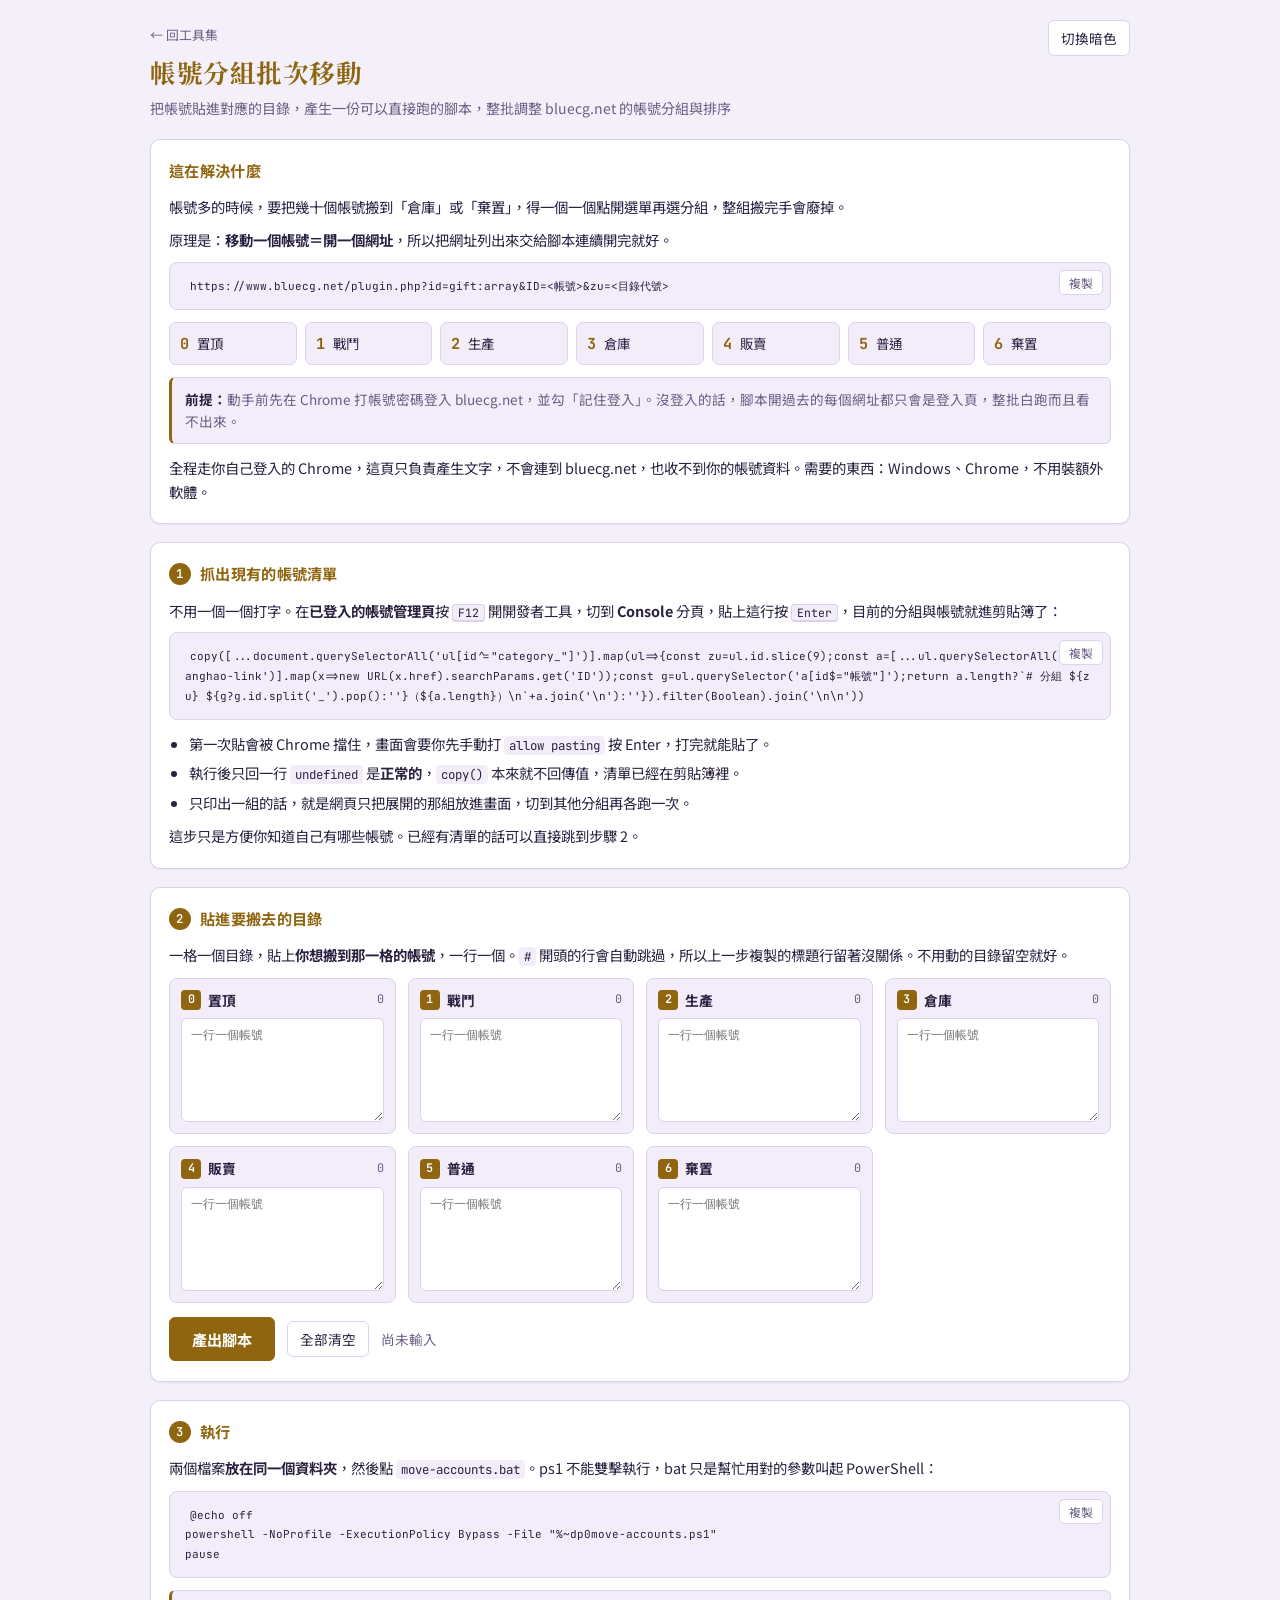
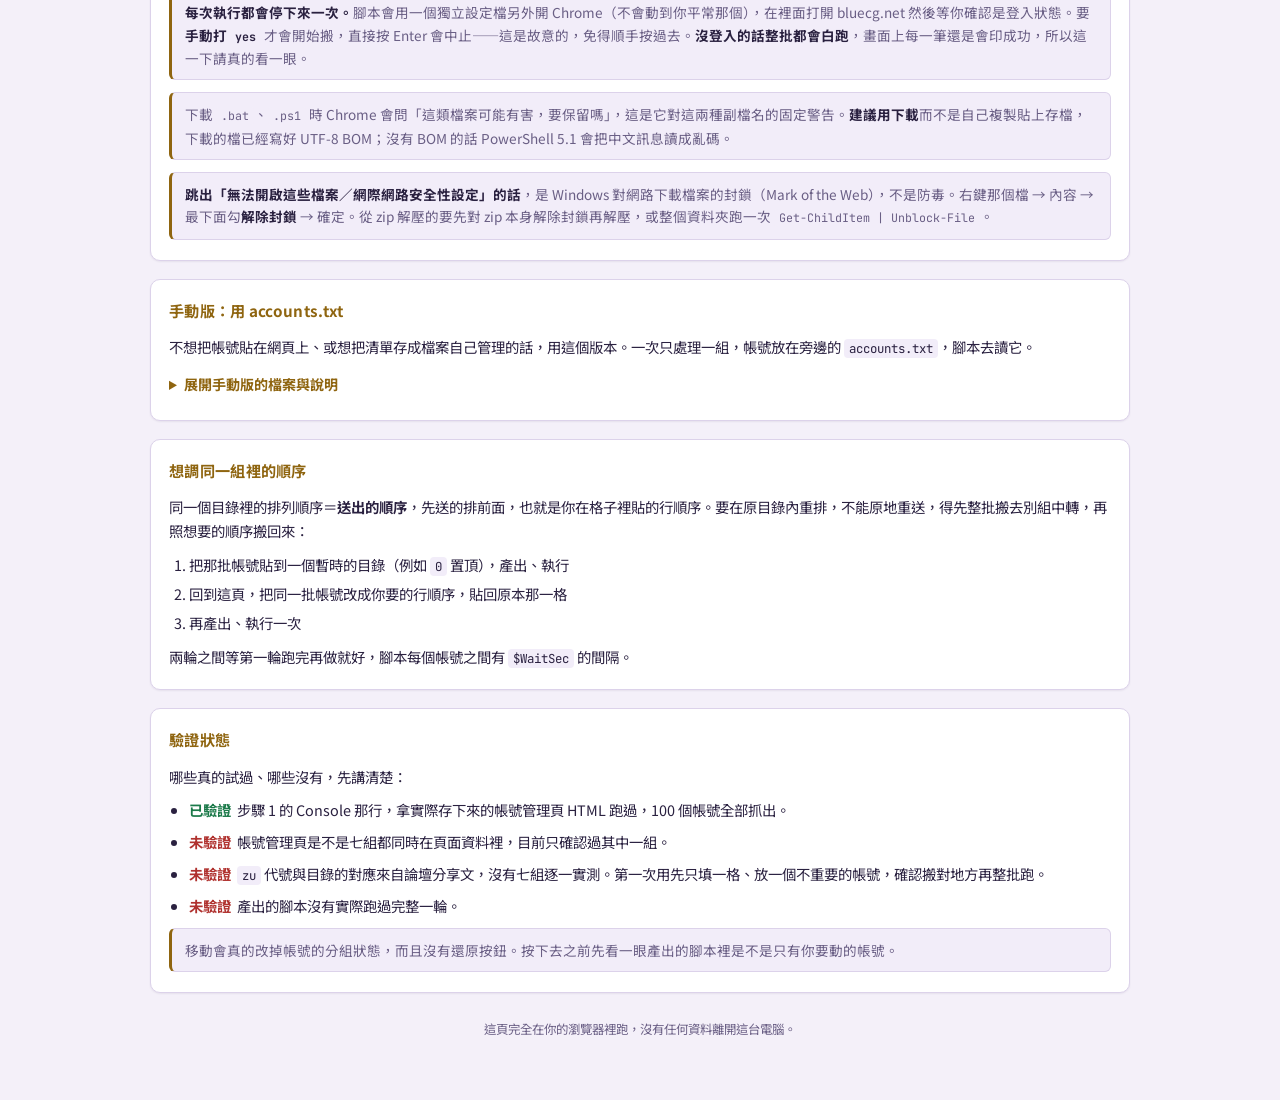
==== account-move/index.html @ 803b5d0b "Add an account-move page that generates the batch-move script Seven per-directory paste boxes replac" ====
<!DOCTYPE html>
<html lang="zh-Hant">
<head>
<meta charset="UTF-8">
<meta name="viewport" content="width=device-width, initial-scale=1.0">
<title>帳號分組批次移動</title>
<link rel="preconnect" href="https://fonts.googleapis.com">
<link href="https://fonts.googleapis.com/css2?family=Noto+Serif+TC:wght@600;700&family=Noto+Sans+TC:wght@400;500;700&family=JetBrains+Mono:wght@400;600&display=swap" rel="stylesheet">
<style>
  /* 明亮（預設）—— 與工具集共用同一組色票 */
  :root{
    --bg:#f4f0f9;
    --panel:#ffffff;
    --panel-2:#f2edf9;
    --line:#dcd2ea;
    --text:#2a2140;
    --muted:#6a5f85;
    --gold:#8f6510;
    --gold-hover:#7a550a;
    --on-gold:#ffffff;
    --teal:#1c7a4a;
    --teal-bg:#e6f4ec;
    --coral:#b0322f;
    --coral-bg:#fdeceb;
    --shadow:0 1px 2px rgba(42,33,64,.07);
    --mono:'JetBrains Mono', monospace;
  }
  :root[data-app-theme="dark"]{
    --bg:#211a2e;
    --panel:#2b2240;
    --panel-2:#332950;
    --line:#473a63;
    --text:#f1ecf7;
    --muted:#a99dc4;
    --gold:#e0b74c;
    --gold-hover:#eec765;
    --on-gold:#211a2e;
    --teal:#6fcf97;
    --teal-bg:#243a30;
    --coral:#f0918e;
    --coral-bg:#3d2730;
    --shadow:none;
  }
  *{box-sizing:border-box;}
  body{
    margin:0;
    background:var(--bg);
    color:var(--text);
    font-family:'Noto Sans TC', system-ui, sans-serif;
    line-height:1.65;
    padding:20px 14px 60px;
  }
  .wrap{max-width:980px;margin:0 auto;}
  .page-head{display:flex;align-items:flex-start;justify-content:space-between;gap:16px;flex-wrap:wrap;margin-bottom:18px;}
  header h1{
    font-family:'Noto Serif TC', serif;
    font-size:1.6rem;margin:0 0 4px;
    color:var(--gold);letter-spacing:.02em;
  }
  header p{margin:0;color:var(--muted);font-size:.88rem;}
  .back-link{
    display:inline-block;margin-bottom:6px;
    color:var(--muted);text-decoration:none;font-size:.8rem;
  }
  .back-link:hover{color:var(--gold);}
  .btn{
    background:var(--panel);border:1px solid var(--line);color:var(--text);
    font-family:'Noto Sans TC',sans-serif;font-size:.85rem;
    border-radius:6px;padding:7px 12px;cursor:pointer;
  }
  .btn:hover{border-color:var(--gold);color:var(--gold);}
  .btn.primary{
    background:var(--gold);border-color:var(--gold);color:var(--on-gold);
    font-weight:700;font-size:.95rem;padding:10px 22px;
  }
  .btn.primary:hover{background:var(--gold-hover);border-color:var(--gold-hover);color:var(--on-gold);}
  .card{
    background:var(--panel);
    border:1px solid var(--line);
    border-radius:10px;
    box-shadow:var(--shadow);
    padding:18px 18px 20px;
    margin-bottom:18px;
  }
  .card h2{
    font-size:.95rem;margin:0 0 12px;color:var(--gold);
    font-weight:700;letter-spacing:.02em;
    display:flex;align-items:center;gap:9px;
  }
  .step-no{
    flex:none;display:inline-grid;place-items:center;
    width:22px;height:22px;border-radius:50%;
    background:var(--gold);color:var(--on-gold);
    font-family:var(--mono);font-size:.76rem;font-weight:600;
  }
  .card p{margin:0 0 10px;font-size:.9rem;}
  .card p:last-child{margin-bottom:0;}
  ol,ul{margin:0 0 10px;padding-left:1.4em;font-size:.9rem;}
  li{margin-bottom:5px;}
  code{
    background:var(--panel-2);padding:1px 5px;border-radius:4px;
    font-family:var(--mono);font-size:.86em;
  }
  kbd{
    background:var(--panel-2);border:1px solid var(--line);
    border-bottom-width:2px;border-radius:4px;
    padding:0 5px;font-family:var(--mono);font-size:.8em;
  }
  .code-box{position:relative;margin:0 0 12px;}
  .code-box pre{
    margin:0;padding:13px 15px;
    background:var(--panel-2);border:1px solid var(--line);border-radius:8px;
    overflow:auto;max-height:420px;
    font-family:var(--mono);font-size:.8rem;line-height:1.55;
    white-space:pre;
  }
  .code-box.wrap-code pre{white-space:pre-wrap;word-break:break-all;}
  .copy-btn{
    position:absolute;top:8px;right:8px;
    background:var(--panel);border:1px solid var(--line);color:var(--muted);
    font-family:'Noto Sans TC',sans-serif;font-size:.74rem;
    border-radius:5px;padding:3px 9px;cursor:pointer;
  }
  .copy-btn:hover{border-color:var(--gold);color:var(--gold);}
  .copy-btn.done{color:var(--teal);border-color:var(--teal);}
  /* 七格貼上區 */
  .zu-boxes{display:grid;grid-template-columns:repeat(auto-fill,minmax(210px,1fr));gap:12px;margin-bottom:14px;}
  .zu-box{
    background:var(--panel-2);border:1px solid var(--line);
    border-radius:8px;padding:10px 11px 11px;
    display:flex;flex-direction:column;
  }
  .zu-box.filled{border-color:var(--gold);}
  .zu-head{display:flex;align-items:center;gap:7px;margin-bottom:7px;}
  .zu-code{
    flex:none;display:inline-grid;place-items:center;
    width:20px;height:20px;border-radius:4px;
    background:var(--gold);color:var(--on-gold);
    font-family:var(--mono);font-size:.74rem;font-weight:600;
  }
  .zu-name{font-size:.86rem;font-weight:700;}
  .zu-count{margin-left:auto;font-family:var(--mono);font-size:.74rem;color:var(--muted);}
  .zu-box textarea{
    width:100%;resize:vertical;min-height:104px;
    background:var(--panel);border:1px solid var(--line);color:var(--text);
    border-radius:6px;padding:7px 9px;
    font-family:var(--mono);font-size:.78rem;line-height:1.5;
  }
  .zu-box textarea:focus{outline:none;border-color:var(--gold);}
  .actions{display:flex;align-items:center;gap:12px;flex-wrap:wrap;}
  .summary{font-size:.85rem;color:var(--muted);}
  .summary b{color:var(--text);font-family:var(--mono);}
  /* 產出結果 */
  #result{display:none;margin-top:16px;padding-top:16px;border-top:1px solid var(--line);}
  #result.show{display:block;}
  .result-bar{display:flex;align-items:center;gap:10px;flex-wrap:wrap;margin-bottom:12px;}
  .dl-btn{
    display:inline-block;text-decoration:none;cursor:pointer;
    background:var(--gold);color:var(--on-gold);
    border:1px solid var(--gold);border-radius:6px;
    padding:8px 16px;font-size:.88rem;font-weight:700;
  }
  .dl-btn:hover{background:var(--gold-hover);border-color:var(--gold-hover);}
  .msg{
    border-radius:6px;padding:9px 12px;margin-bottom:10px;
    font-size:.84rem;border:1px solid;
  }
  .msg.warn{background:var(--coral-bg);border-color:var(--coral);color:var(--coral);}
  .msg.ok{background:var(--teal-bg);border-color:var(--teal);color:var(--teal);}
  .msg ul{margin:6px 0 0;font-size:.82rem;}
  /* 目錄代號說明 */
  .zu-grid{display:grid;grid-template-columns:repeat(auto-fill,minmax(112px,1fr));gap:8px;margin-bottom:12px;}
  .zu{
    background:var(--panel-2);border:1px solid var(--line);
    border-radius:7px;padding:8px 10px;
    display:flex;align-items:baseline;gap:8px;
  }
  .zu b{font-family:var(--mono);color:var(--gold);font-size:.95rem;}
  .zu span{font-size:.84rem;}
  .note{
    background:var(--panel-2);border:1px solid var(--line);
    border-left:3px solid var(--gold);
    border-radius:6px;padding:10px 13px;margin:0 0 12px;
    font-size:.85rem;color:var(--muted);
  }
  .note:last-child{margin-bottom:0;}
  .note b{color:var(--text);}
  details.manual{margin-top:4px;}
  details.manual > summary{
    cursor:pointer;font-size:.88rem;color:var(--gold);font-weight:700;
    padding:4px 0;list-style-position:inside;
  }
  details.manual > summary:hover{color:var(--gold-hover);}
  details.manual > div{padding-top:12px;}
  .mark-ok{color:var(--teal);font-weight:700;margin-right:6px;}
  .mark-un{color:var(--coral);font-weight:700;margin-right:6px;}
  .check li{margin-bottom:8px;}
  footer{margin-top:26px;color:var(--muted);font-size:.78rem;text-align:center;}
</style>
<script>
  // 在繪製前套用主題，避免閃一下白底；與各工具共用同一個 key
  (function(){
    var t = 'light';
    try { t = localStorage.getItem('moli-calc-theme') || 'light'; } catch (e) {}
    document.documentElement.setAttribute('data-app-theme', t);
  })();
</script>
</head>
<body>
<div class="wrap">

  <header class="page-head">
    <div>
      <a class="back-link" href="../">← 回工具集</a>
      <h1>帳號分組批次移動</h1>
      <p>把帳號貼進對應的目錄，產生一份可以直接跑的腳本，整批調整 bluecg.net 的帳號分組與排序</p>
    </div>
    <button type="button" class="btn" id="theme-toggle">切換暗色</button>
  </header>

  <div class="card">
    <h2>這在解決什麼</h2>
    <p>帳號多的時候，要把幾十個帳號搬到「倉庫」或「棄置」，得一個一個點開選單再選分組，整組搬完手會廢掉。</p>
    <p>原理是：<b>移動一個帳號＝開一個網址</b>，所以把網址列出來交給腳本連續開完就好。</p>
    <div class="code-box wrap-code">
      <button type="button" class="copy-btn">複製</button>
      <pre><code>https://www.bluecg.net/plugin.php?id=gift:array&amp;ID=&lt;帳號&gt;&amp;zu=&lt;目錄代號&gt;</code></pre>
    </div>
    <div class="zu-grid">
      <div class="zu"><b>0</b><span>置頂</span></div>
      <div class="zu"><b>1</b><span>戰鬥</span></div>
      <div class="zu"><b>2</b><span>生產</span></div>
      <div class="zu"><b>3</b><span>倉庫</span></div>
      <div class="zu"><b>4</b><span>販賣</span></div>
      <div class="zu"><b>5</b><span>普通</span></div>
      <div class="zu"><b>6</b><span>棄置</span></div>
    </div>
    <div class="note"><b>前提：</b>動手前先在 Chrome 打帳號密碼登入 bluecg.net，並勾「記住登入」。沒登入的話，腳本開過去的每個網址都只會是登入頁，整批白跑而且看不出來。</div>
    <p>全程走你自己登入的 Chrome，這頁只負責產生文字，不會連到 bluecg.net，也收不到你的帳號資料。需要的東西：Windows、Chrome，不用裝額外軟體。</p>
  </div>

  <div class="card">
    <h2><span class="step-no">1</span>抓出現有的帳號清單</h2>
    <p>不用一個一個打字。在<b>已登入的帳號管理頁</b>按 <kbd>F12</kbd> 開開發者工具，切到 <b>Console</b> 分頁，貼上這行按 <kbd>Enter</kbd>，目前的分組與帳號就進剪貼簿了：</p>
    <div class="code-box wrap-code">
      <button type="button" class="copy-btn">複製</button>
      <pre><code>copy([...document.querySelectorAll('ul[id^="category_"]')].map(ul=>{const zu=ul.id.slice(9);const a=[...ul.querySelectorAll('a.zhanghao-link')].map(x=>new URL(x.href).searchParams.get('ID'));const g=ul.querySelector('a[id$="帳號"]');return a.length?`# 分組 ${zu} ${g?g.id.split('_').pop():''}（${a.length}）\n`+a.join('\n'):''}).filter(Boolean).join('\n\n'))</code></pre>
    </div>
    <ul>
      <li>第一次貼會被 Chrome 擋住，畫面會要你先手動打 <code>allow pasting</code> 按 Enter，打完就能貼了。</li>
      <li>執行後只回一行 <code>undefined</code> 是<b>正常的</b>，<code>copy()</code> 本來就不回傳值，清單已經在剪貼簿裡。</li>
      <li>只印出一組的話，就是網頁只把展開的那組放進畫面，切到其他分組再各跑一次。</li>
    </ul>
    <p>這步只是方便你知道自己有哪些帳號。已經有清單的話可以直接跳到步驟 2。</p>
  </div>

  <div class="card">
    <h2><span class="step-no">2</span>貼進要搬去的目錄</h2>
    <p>一格一個目錄，貼上<b>你想搬到那一格的帳號</b>，一行一個。<code>#</code> 開頭的行會自動跳過，所以上一步複製的標題行留著沒關係。不用動的目錄留空就好。</p>

    <div class="zu-boxes" id="zu-boxes"></div>

    <div class="actions">
      <button type="button" class="btn primary" id="gen-btn">產出腳本</button>
      <button type="button" class="btn" id="clear-btn">全部清空</button>
      <span class="summary" id="summary">尚未輸入</span>
    </div>

    <div id="result">
      <div id="messages"></div>
      <div class="result-bar">
        <button type="button" class="dl-btn" id="dl-ps1">下載 move-accounts.ps1</button>
        <button type="button" class="btn" id="dl-bat">下載 move-accounts.bat</button>
        <span class="summary" id="result-summary"></span>
      </div>
      <div class="code-box">
        <button type="button" class="copy-btn">複製</button>
        <pre><code id="ps1-out"></code></pre>
      </div>
    </div>
  </div>

  <div class="card">
    <h2><span class="step-no">3</span>執行</h2>
    <p>兩個檔案<b>放在同一個資料夾</b>，然後點 <code>move-accounts.bat</code>。ps1 不能雙擊執行，bat 只是幫忙用對的參數叫起 PowerShell：</p>
    <div class="code-box">
      <button type="button" class="copy-btn">複製</button>
      <pre><code>@echo off
powershell -NoProfile -ExecutionPolicy Bypass -File "%~dp0move-accounts.ps1"
pause</code></pre>
    </div>
    <div class="note"><b>每次執行都會停下來一次。</b>腳本會用一個獨立設定檔另外開 Chrome（不會動到你平常那個），在裡面打開 bluecg.net 然後等你確認是登入狀態。要<b>手動打 <code>yes</code></b> 才會開始搬，直接按 Enter 會中止——這是故意的，免得順手按過去。<b>沒登入的話整批都會白跑</b>，畫面上每一筆還是會印成功，所以這一下請真的看一眼。</div>
    <div class="note">下載 <code>.bat</code>、<code>.ps1</code> 時 Chrome 會問「這類檔案可能有害，要保留嗎」，這是它對這兩種副檔名的固定警告。<b>建議用下載</b>而不是自己複製貼上存檔，下載的檔已經寫好 UTF-8 BOM；沒有 BOM 的話 PowerShell 5.1 會把中文訊息讀成亂碼。</div>
    <div class="note"><b>跳出「無法開啟這些檔案／網際網路安全性設定」的話</b>，是 Windows 對網路下載檔案的封鎖（Mark of the Web），不是防毒。右鍵那個檔 → 內容 → 最下面勾<b>解除封鎖</b> → 確定。從 zip 解壓的要先對 zip 本身解除封鎖再解壓，或整個資料夾跑一次 <code>Get-ChildItem | Unblock-File</code>。</div>
  </div>

  <div class="card">
    <h2>手動版：用 accounts.txt</h2>
    <p>不想把帳號貼在網頁上、或想把清單存成檔案自己管理的話，用這個版本。一次只處理一組，帳號放在旁邊的 <code>accounts.txt</code>，腳本去讀它。</p>
    <details class="manual">
      <summary>展開手動版的檔案與說明</summary>
      <div>
        <p><a class="dl-btn" href="./move-accounts.zip" download>下載 move-accounts.zip</a></p>
        <p>zip 裡是 <code>move-accounts.ps1</code>、<code>move-accounts.bat</code> 和一個空的 <code>accounts.txt</code>。也可以照下面的原始碼自己存檔，記得存 UTF-8。</p>

        <p><code>accounts.txt</code> 長這樣，一行一個帳號，<code>#</code> 開頭的行會自動跳過，所以步驟 1 複製的標題行留著沒關係：</p>
        <div class="code-box">
          <button type="button" class="copy-btn">複製</button>
          <pre><code># 分組 5 普通帳號（100）
Account01
Account02
Account03

# 分組 3 倉庫帳號（42）
Storage01
Storage02</code></pre>
        </div>
        <p><b>只留下這次要移動的帳號，其他整行刪掉</b>，因為這版不分組，整個檔案會一起搬到同一個 <code>$Zu</code>。</p>

        <p><code>move-accounts.ps1</code>，要改的只有最上面的 <code>$Zu</code>：</p>
        <div class="code-box">
          <button type="button" class="copy-btn">複製</button>
          <pre><code># BlueCG 帳號批次移動：開一個分頁、等網頁跑完、關掉，再換下一個

$Zu          = 3                                                           # 0置頂 1戰鬥 2生產 3倉庫 4販賣 5普通 6棄置
$AccountFile = "$PSScriptRoot\accounts.txt"
$WaitSec     = 1.5                                                         # 每個分頁停留秒數
$Port        = 9222
$UserDir     = "$env:LOCALAPPDATA\bluecg-chrome"
$ChromeExe   = "$env:LOCALAPPDATA\Google\Chrome\Application\chrome.exe"

# ---------------- 檢查 ----------------
if ($Zu -lt 0 -or $Zu -gt 6) { Write-Host "Zu 只能填 0-6，目前是 $Zu"; exit 1 }
if (-not (Test-Path -LiteralPath $AccountFile)) { Write-Host "找不到帳號檔：$AccountFile"; exit 1 }
if (-not (Test-Path -LiteralPath $ChromeExe))   { Write-Host "找不到 Chrome：$ChromeExe"; exit 1 }

$accounts = @(Get-Content -LiteralPath $AccountFile -Encoding UTF8 |
              ForEach-Object { $_.Trim() } |
              Where-Object { $_ -and -not $_.StartsWith('#') })
if ($accounts.Count -eq 0) { Write-Host "帳號檔是空的"; exit 1 }

# ---------------- 啟動遙控用的 Chrome ----------------
$base  = "http://127.0.0.1:$Port"
$alive = $false
try { Invoke-RestMethod "$base/json/version" -TimeoutSec 2 | Out-Null; $alive = $true } catch {}

if (-not $alive) {
  Write-Host "啟動 Chrome（遙控設定檔：$UserDir）"
  Start-Process -FilePath $ChromeExe -ArgumentList @(
    "--remote-debugging-port=$Port",
    "--user-data-dir=$UserDir",
    '--no-first-run',
    '--no-default-browser-check',
    'about:blank')
  for ($i = 0; $i -lt 40 -and -not $alive; $i++) {
    Start-Sleep -Milliseconds 500
    try { Invoke-RestMethod "$base/json/version" -TimeoutSec 2 | Out-Null; $alive = $true } catch {}
  }
}
if (-not $alive) { Write-Host "Chrome 遙控介面沒起來（$base）"; exit 1 }

# 每次都問。設定檔資料夾還在但 cookie 過期時，整批會開成登入頁而且看起來像成功
Invoke-RestMethod -Method Put -Uri "$base/json/new?$([uri]::EscapeDataString('https://www.bluecg.net/'))" | Out-Null
$ans = (Read-Host "剛開的分頁是 bluecg.net，確認畫面是已登入狀態了嗎？打 yes 繼續，其他任何輸入都中止").Trim()
if ($ans -ne 'yes' -and $ans -ne 'y') { Write-Host "已中止，沒有動到任何帳號"; exit 1 }

# ---------------- 逐一移動 ----------------
Write-Host ""
Write-Host "移動到目錄 zu=$Zu，共 $($accounts.Count) 個帳號"
$failed = @()
$n = 0
foreach ($acc in $accounts) {
  $n++
  $url = "https://www.bluecg.net/plugin.php?id=gift:array&amp;ID=$acc&amp;zu=$Zu"
  try {
    $tab = Invoke-RestMethod -Method Put -Uri "$base/json/new?$([uri]::EscapeDataString($url))"
    Start-Sleep -Milliseconds ([int]($WaitSec * 1000))
    Invoke-RestMethod "$base/json/close/$($tab.id)" | Out-Null
    Write-Host ("[{0}/{1}] {2}" -f $n, $accounts.Count, $acc)
  } catch {
    $failed += $acc
    Write-Host ("[{0}/{1}] {2}  失敗：{3}" -f $n, $accounts.Count, $acc, $_.Exception.Message)
  }
}

Write-Host ""
Write-Host "完成 $($accounts.Count - $failed.Count)/$($accounts.Count)"
if ($failed.Count -gt 0) { Write-Host ("失敗：" + ($failed -join ', ')) }</code></pre>
        </div>
        <p>bat 跟上面步驟 3 那個一模一樣，兩版共用。</p>
      </div>
    </details>
  </div>

  <div class="card">
    <h2>想調同一組裡的順序</h2>
    <p>同一個目錄裡的排列順序＝<b>送出的順序</b>，先送的排前面，也就是你在格子裡貼的行順序。要在原目錄內重排，不能原地重送，得先整批搬去別組中轉，再照想要的順序搬回來：</p>
    <ol>
      <li>把那批帳號貼到一個暫時的目錄（例如 <code>0</code> 置頂），產出、執行</li>
      <li>回到這頁，把同一批帳號改成你要的行順序，貼回原本那一格</li>
      <li>再產出、執行一次</li>
    </ol>
    <p>兩輪之間等第一輪跑完再做就好，腳本每個帳號之間有 <code>$WaitSec</code> 的間隔。</p>
  </div>

  <div class="card">
    <h2>驗證狀態</h2>
    <p>哪些真的試過、哪些沒有，先講清楚：</p>
    <ul class="check">
      <li><span class="mark-ok">已驗證</span>步驟 1 的 Console 那行，拿實際存下來的帳號管理頁 HTML 跑過，100 個帳號全部抓出。</li>
      <li><span class="mark-un">未驗證</span>帳號管理頁是不是七組都同時在頁面資料裡，目前只確認過其中一組。</li>
      <li><span class="mark-un">未驗證</span><code>zu</code> 代號與目錄的對應來自論壇分享文，沒有七組逐一實測。第一次用先只填一格、放一個不重要的帳號，確認搬對地方再整批跑。</li>
      <li><span class="mark-un">未驗證</span>產出的腳本沒有實際跑過完整一輪。</li>
    </ul>
    <div class="note">移動會真的改掉帳號的分組狀態，而且沒有還原按鈕。按下去之前先看一眼產出的腳本裡是不是只有你要動的帳號。</div>
  </div>

  <footer>
    這頁完全在你的瀏覽器裡跑，沒有任何資料離開這台電腦。
  </footer>

</div>

<script>
const THEME_KEY = 'moli-calc-theme';
function applyTheme(t){
  document.documentElement.setAttribute('data-app-theme', t);
  document.getElementById('theme-toggle').textContent = (t === 'dark') ? '切換亮色' : '切換暗色';
}
let theme = 'light';
try { theme = localStorage.getItem(THEME_KEY) || 'light'; } catch (e) { theme = 'light'; }
document.getElementById('theme-toggle').addEventListener('click', () => {
  theme = (theme === 'dark') ? 'light' : 'dark';
  try { localStorage.setItem(THEME_KEY, theme); } catch (e) { /* 無法保存時仍可切換 */ }
  applyTheme(theme);
});
applyTheme(theme);

// ===================== 七格輸入 =====================

const ZU = [
  { code: 0, name: '置頂' },
  { code: 1, name: '戰鬥' },
  { code: 2, name: '生產' },
  { code: 3, name: '倉庫' },
  { code: 4, name: '販賣' },
  { code: 5, name: '普通' },
  { code: 6, name: '棄置' },
];
const ACCOUNT_RE = /^[A-Za-z0-9_-]+$/;
const DRAFT_KEY = 'bluecg-move-draft';

const boxesEl = document.getElementById('zu-boxes');
boxesEl.innerHTML = ZU.map(z => `
  <div class="zu-box" data-code="${z.code}">
    <div class="zu-head">
      <span class="zu-code">${z.code}</span>
      <span class="zu-name">${z.name}</span>
      <span class="zu-count" data-count="${z.code}">0</span>
    </div>
    <textarea id="zu-${z.code}" spellcheck="false" placeholder="一行一個帳號"></textarea>
  </div>`).join('');

// 解析一格：回傳有效帳號與無效行
function parseBox(code){
  const raw = document.getElementById('zu-' + code).value;
  const accounts = [], invalid = [];
  raw.split(/\r?\n/).forEach(line => {
    const s = line.trim();
    if (!s || s.startsWith('#')) return;
    if (ACCOUNT_RE.test(s)) accounts.push(s); else invalid.push(s);
  });
  return { code, accounts, invalid };
}

function readAll(){ return ZU.map(z => parseBox(z.code)); }

function refresh(){
  const all = readAll();
  let total = 0, groups = 0;
  all.forEach(g => {
    total += g.accounts.length;
    if (g.accounts.length) groups++;
    document.querySelector(`[data-count="${g.code}"]`).textContent = g.accounts.length;
    document.querySelector(`.zu-box[data-code="${g.code}"]`).classList.toggle('filled', g.accounts.length > 0);
  });
  document.getElementById('summary').textContent =
    total ? `${groups} 組 / 共 ${total} 個帳號` : '尚未輸入';
  saveDraft();
}

// 草稿只存在這台瀏覽器，重整不會白打
function saveDraft(){
  try {
    const d = {};
    ZU.forEach(z => { d[z.code] = document.getElementById('zu-' + z.code).value; });
    localStorage.setItem(DRAFT_KEY, JSON.stringify(d));
  } catch (e) { /* 存不了就算了 */ }
}
function loadDraft(){
  try {
    const d = JSON.parse(localStorage.getItem(DRAFT_KEY) || '{}');
    ZU.forEach(z => { if (d[z.code]) document.getElementById('zu-' + z.code).value = d[z.code]; });
  } catch (e) { /* 讀不到就空白開始 */ }
}

boxesEl.addEventListener('input', refresh);

document.getElementById('clear-btn').addEventListener('click', () => {
  ZU.forEach(z => { document.getElementById('zu-' + z.code).value = ''; });
  document.getElementById('result').classList.remove('show');
  refresh();
});

// ===================== 產出腳本 =====================

function psQuote(s){ return "'" + s.replace(/'/g, "''") + "'"; }

function buildPs1(groups, total){
  const stamp = new Date().toLocaleString('zh-TW', { hour12: false });
  const plan = groups.map(g =>
    `  @{ Zu = ${g.code}; Accounts = @(\n` +
    g.accounts.map(a => '    ' + psQuote(a)).join('\n') +
    '\n  )}'
  ).join('\n');

  return `# BlueCG 帳號批次移動
# 由〈帳號分組批次移動〉頁面產生：${stamp}
# ${groups.length} 組 / 共 ${total} 個帳號

$WaitSec   = 1.5                                                           # 每個分頁停留秒數
$Port      = 9222
$UserDir   = "$env:LOCALAPPDATA\\bluecg-chrome"
$ChromeExe = "$env:LOCALAPPDATA\\Google\\Chrome\\Application\\chrome.exe"

# 目錄代號：0置頂 1戰鬥 2生產 3倉庫 4販賣 5普通 6棄置
# 同一組內的順序＝送出順序，先送的排前面
$Plan = @(
${plan}
)

# ---------------- 檢查 ----------------
if (-not (Test-Path -LiteralPath $ChromeExe)) { Write-Host "找不到 Chrome：$ChromeExe"; exit 1 }

$total = 0
foreach ($g in $Plan) { $total += $g.Accounts.Count }
if ($total -eq 0) { Write-Host "腳本裡沒有帳號"; exit 1 }

# ---------------- 啟動遙控用的 Chrome ----------------
$base  = "http://127.0.0.1:$Port"
$alive = $false
try { Invoke-RestMethod "$base/json/version" -TimeoutSec 2 | Out-Null; $alive = $true } catch {}

if (-not $alive) {
  Write-Host "啟動 Chrome（遙控設定檔：$UserDir）"
  Start-Process -FilePath $ChromeExe -ArgumentList @(
    "--remote-debugging-port=$Port",
    "--user-data-dir=$UserDir",
    '--no-first-run',
    '--no-default-browser-check',
    'about:blank')
  for ($i = 0; $i -lt 40 -and -not $alive; $i++) {
    Start-Sleep -Milliseconds 500
    try { Invoke-RestMethod "$base/json/version" -TimeoutSec 2 | Out-Null; $alive = $true } catch {}
  }
}
if (-not $alive) { Write-Host "Chrome 遙控介面沒起來（$base）"; exit 1 }

# 每次都問。設定檔資料夾還在但 cookie 過期時，整批會開成登入頁而且看起來像成功
Invoke-RestMethod -Method Put -Uri "$base/json/new?$([uri]::EscapeDataString('https://www.bluecg.net/'))" | Out-Null
$ans = (Read-Host "剛開的分頁是 bluecg.net，確認畫面是已登入狀態了嗎？打 yes 繼續，其他任何輸入都中止").Trim()
if ($ans -ne 'yes' -and $ans -ne 'y') { Write-Host "已中止，沒有動到任何帳號"; exit 1 }

# ---------------- 逐一移動 ----------------
$failed = @()
$n = 0
foreach ($g in $Plan) {
  Write-Host ""
  Write-Host "移動到目錄 zu=$($g.Zu)，$($g.Accounts.Count) 個帳號"
  foreach ($acc in $g.Accounts) {
    $n++
    $url = "https://www.bluecg.net/plugin.php?id=gift:array&ID=$acc&zu=$($g.Zu)"
    try {
      $tab = Invoke-RestMethod -Method Put -Uri "$base/json/new?$([uri]::EscapeDataString($url))"
      Start-Sleep -Milliseconds ([int]($WaitSec * 1000))
      Invoke-RestMethod "$base/json/close/$($tab.id)" | Out-Null
      Write-Host ("[{0}/{1}] zu={2} {3}" -f $n, $total, $g.Zu, $acc)
    } catch {
      $failed += $acc
      Write-Host ("[{0}/{1}] zu={2} {3}  失敗：{4}" -f $n, $total, $g.Zu, $acc, $_.Exception.Message)
    }
  }
}

Write-Host ""
Write-Host "完成 $($total - $failed.Count)/$total"
if ($failed.Count -gt 0) { Write-Host ("失敗：" + ($failed -join ', ')) }
`;
}

const BAT_TEXT = `@echo off
powershell -NoProfile -ExecutionPolicy Bypass -File "%~dp0move-accounts.ps1"
pause
`;

function msg(kind, html){
  return `<div class="msg ${kind}">${html}</div>`;
}

document.getElementById('gen-btn').addEventListener('click', () => {
  const all = readAll();
  const groups = all.filter(g => g.accounts.length > 0);
  const total = groups.reduce((s, g) => s + g.accounts.length, 0);
  const box = document.getElementById('messages');
  const result = document.getElementById('result');

  if (total === 0) {
    result.classList.add('show');
    box.innerHTML = msg('warn', '七格都是空的，至少要有一格有帳號。');
    document.getElementById('ps1-out').textContent = '';
    document.getElementById('result-summary').textContent = '';
    return;
  }

  // 同一個帳號填在兩格會被搬兩次，最後一次才算數
  const seen = new Map(), dup = [];
  groups.forEach(g => g.accounts.forEach(a => {
    if (seen.has(a)) dup.push(a); else seen.set(a, g.code);
  }));
  const invalid = all.flatMap(g => g.invalid.map(s => `${g.code}：${s}`));

  let notes = '';
  if (invalid.length) {
    notes += msg('warn', '下面這些行看起來不像帳號，已經跳過（帳號只接受英數字、<code>-</code>、<code>_</code>）：<ul>' +
      invalid.slice(0, 12).map(s => `<li><code>${s.replace(/</g, '&lt;')}</code></li>`).join('') +
      (invalid.length > 12 ? `<li>…另外 ${invalid.length - 12} 行</li>` : '') + '</ul>');
  }
  if (dup.length) {
    notes += msg('warn', '這些帳號填在不只一格，會被搬兩次、以最後一次為準：<code>' +
      [...new Set(dup)].join('</code>、<code>') + '</code>');
  }
  notes += msg('ok', `已產出 ${groups.length} 組、共 ${total} 個帳號的腳本。`);
  box.innerHTML = notes;

  document.getElementById('ps1-out').textContent = buildPs1(groups, total);
  document.getElementById('result-summary').textContent = '兩個檔放同一個資料夾，點 bat 執行';
  result.classList.add('show');
  result.scrollIntoView({ behavior: 'smooth', block: 'nearest' });
});

// PowerShell 5.1 讀沒有 BOM 的 ps1 會當成 ANSI，中文訊息會變亂碼
function download(name, text){
  const blob = new Blob(['﻿' + text], { type: 'text/plain;charset=utf-8' });
  const a = document.createElement('a');
  a.href = URL.createObjectURL(blob);
  a.download = name;
  document.body.appendChild(a);
  a.click();
  document.body.removeChild(a);
  setTimeout(() => URL.revokeObjectURL(a.href), 1000);
}

document.getElementById('dl-ps1').addEventListener('click', () => {
  const t = document.getElementById('ps1-out').textContent;
  if (t) download('move-accounts.ps1', t);
});
document.getElementById('dl-bat').addEventListener('click', () => download('move-accounts.bat', BAT_TEXT));

// ===================== 複製鈕 =====================

document.querySelectorAll('.copy-btn').forEach(btn => {
  btn.addEventListener('click', async () => {
    const text = btn.parentElement.querySelector('code').textContent;
    if (!text) return;
    let ok = false;
    try {
      await navigator.clipboard.writeText(text);
      ok = true;
    } catch (e) {
      const ta = document.createElement('textarea');
      ta.value = text;
      ta.style.position = 'fixed';
      ta.style.opacity = '0';
      document.body.appendChild(ta);
      ta.select();
      try { ok = document.execCommand('copy'); } catch (e2) { ok = false; }
      document.body.removeChild(ta);
    }
    btn.textContent = ok ? '已複製' : '複製失敗';
    btn.classList.toggle('done', ok);
    setTimeout(() => { btn.textContent = '複製'; btn.classList.remove('done'); }, 1600);
  });
});

loadDraft();
refresh();
</script>

</body>
</html>
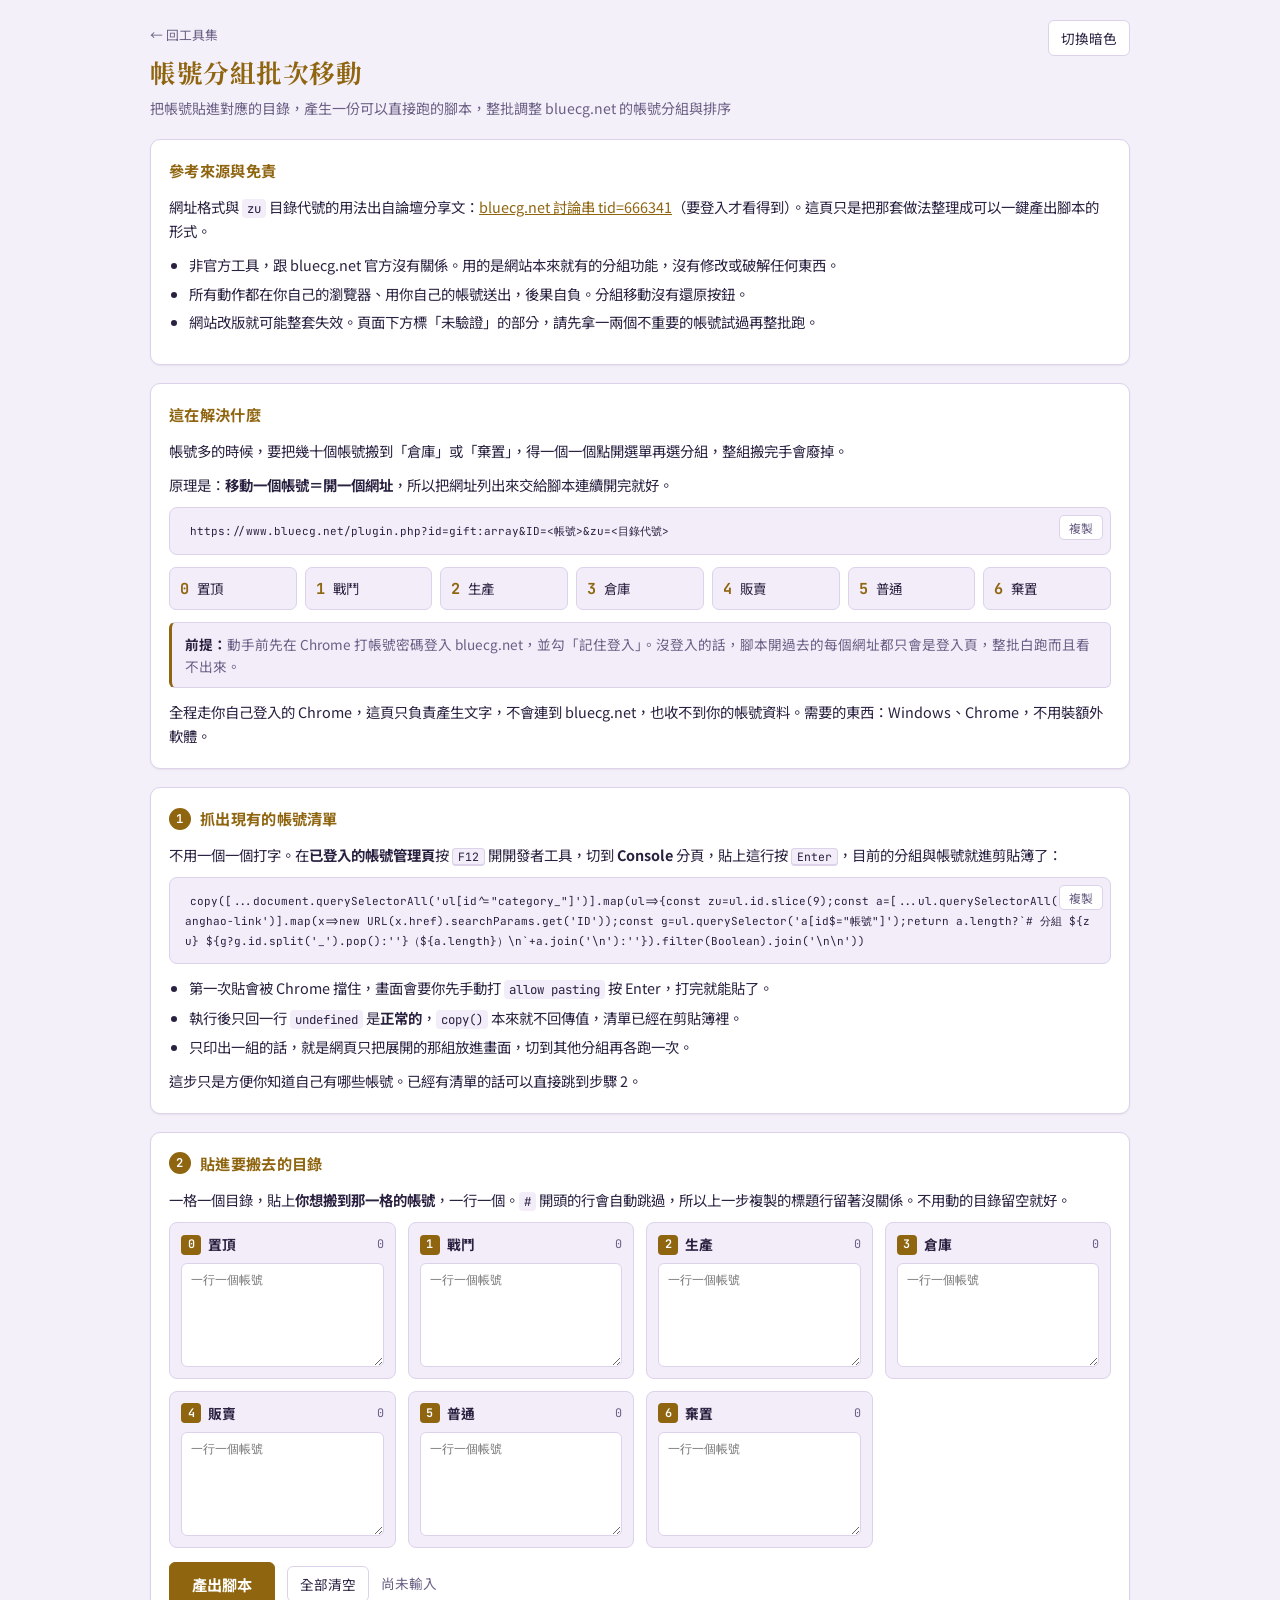
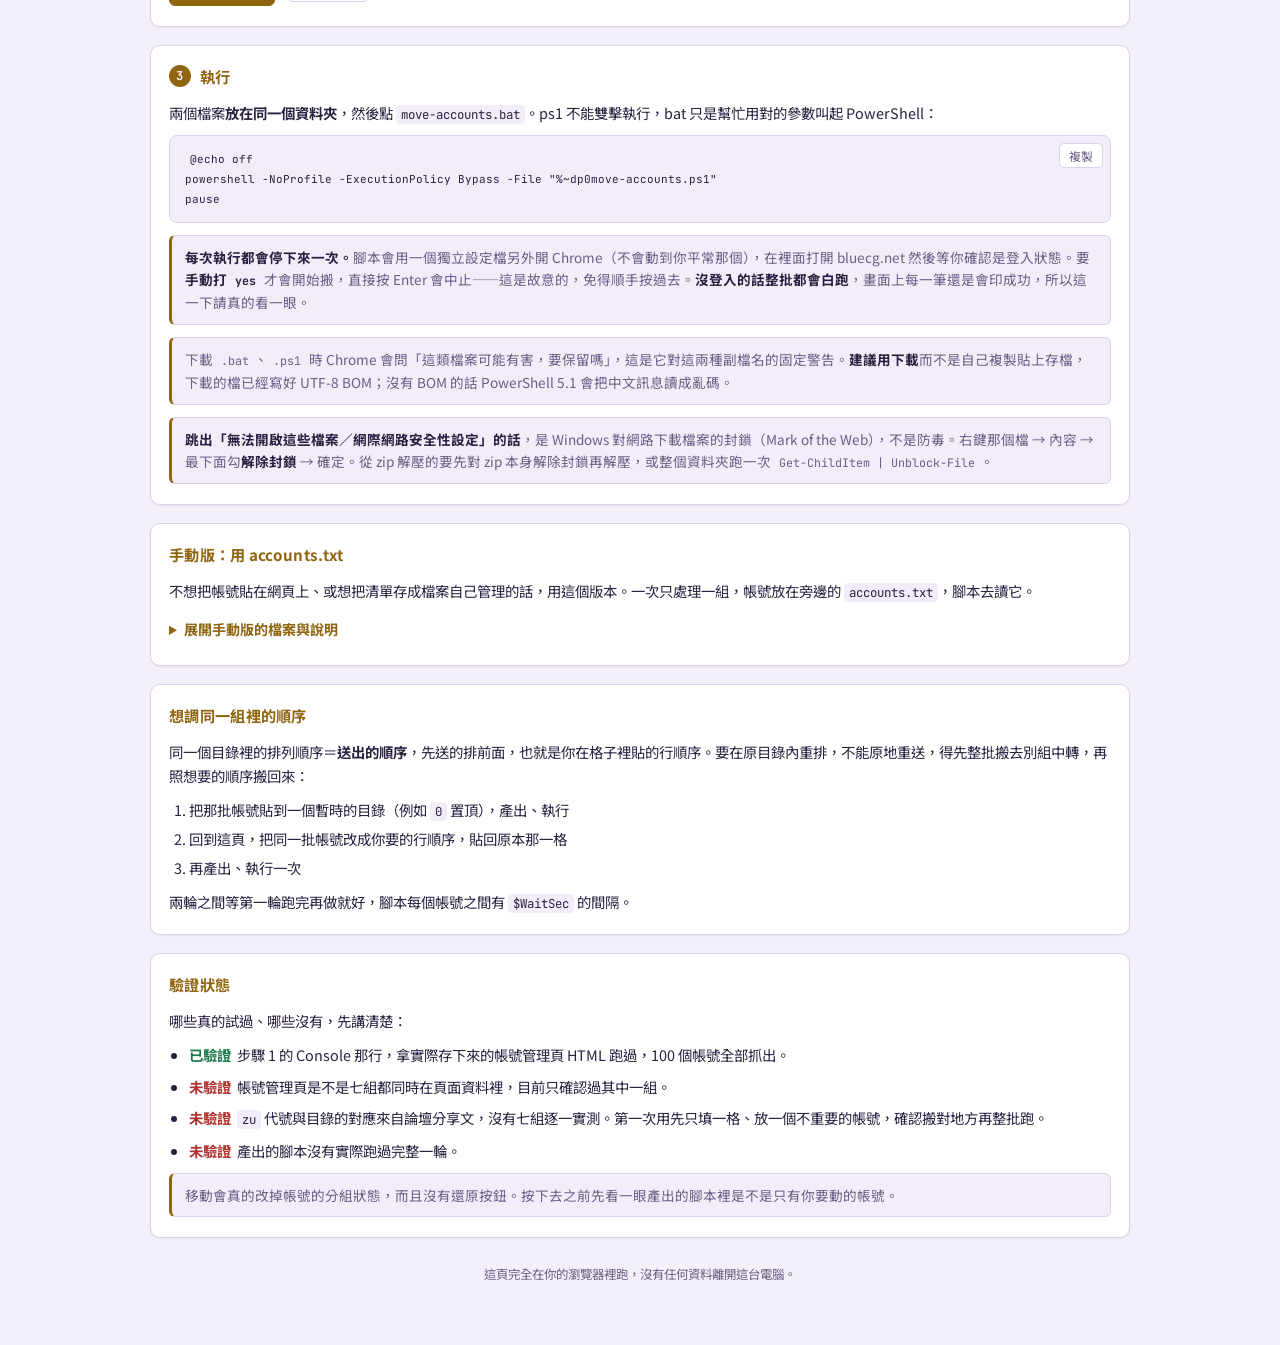
==== commit 5737f951: "Credit the forum thread the move URLs come from, and add a disclaimer Link the thread that documente" ====
--- a/account-move/index.html
+++ b/account-move/index.html
@@ -93,6 +93,8 @@
     background:var(--gold);color:var(--on-gold);
     font-family:var(--mono);font-size:.76rem;font-weight:600;
   }
+  .card a{color:var(--gold);}
+  .card a:hover{color:var(--gold-hover);}
   .card p{margin:0 0 10px;font-size:.9rem;}
   .card p:last-child{margin-bottom:0;}
   ol,ul{margin:0 0 10px;padding-left:1.4em;font-size:.9rem;}
@@ -217,6 +219,16 @@
     </div>
     <button type="button" class="btn" id="theme-toggle">切換暗色</button>
   </header>
+
+  <div class="card">
+    <h2>參考來源與免責</h2>
+    <p>網址格式與 <code>zu</code> 目錄代號的用法出自論壇分享文：<a href="https://www.bluecg.net/forum.php?mod=viewthread&amp;tid=666341" target="_blank" rel="noopener noreferrer">bluecg.net 討論串 tid=666341</a>（要登入才看得到）。這頁只是把那套做法整理成可以一鍵產出腳本的形式。</p>
+    <ul>
+      <li>非官方工具，跟 bluecg.net 官方沒有關係。用的是網站本來就有的分組功能，沒有修改或破解任何東西。</li>
+      <li>所有動作都在你自己的瀏覽器、用你自己的帳號送出，後果自負。分組移動沒有還原按鈕。</li>
+      <li>網站改版就可能整套失效。頁面下方標「未驗證」的部分，請先拿一兩個不重要的帳號試過再整批跑。</li>
+    </ul>
+  </div>
 
   <div class="card">
     <h2>這在解決什麼</h2>
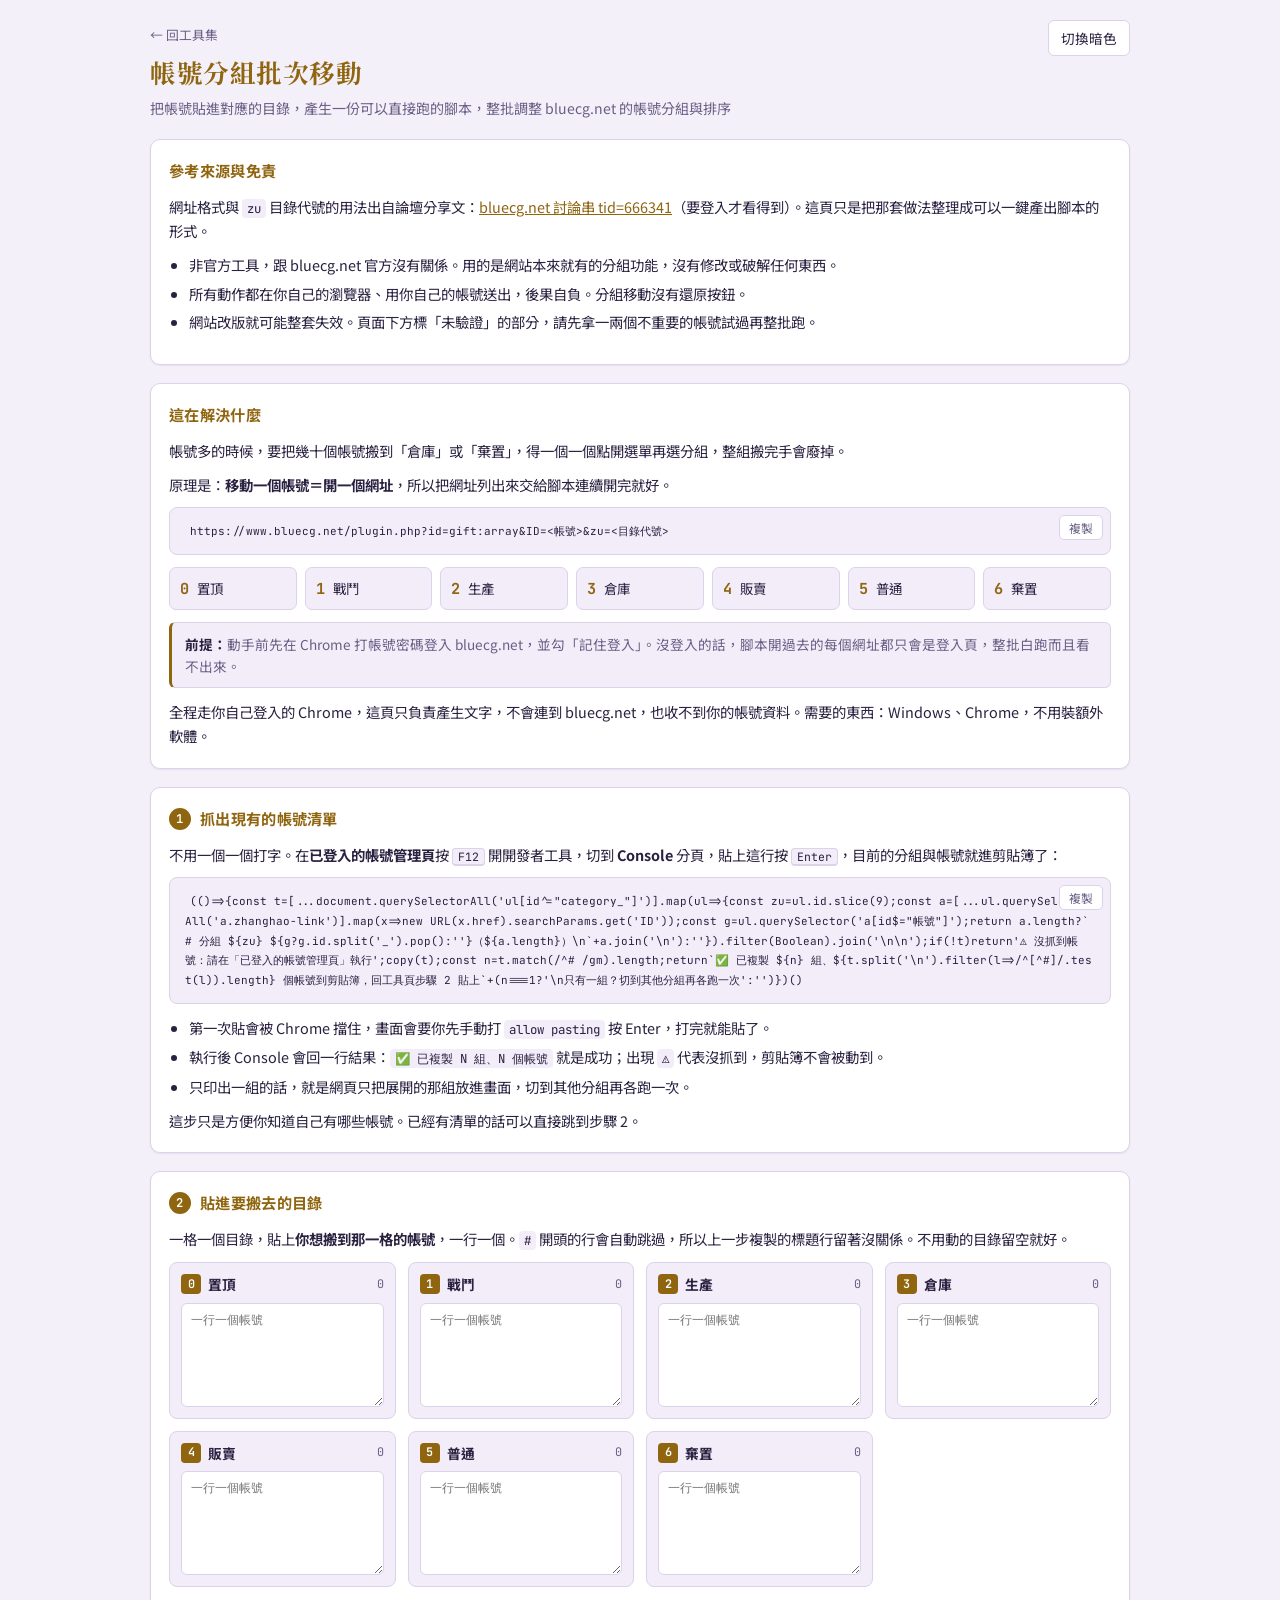
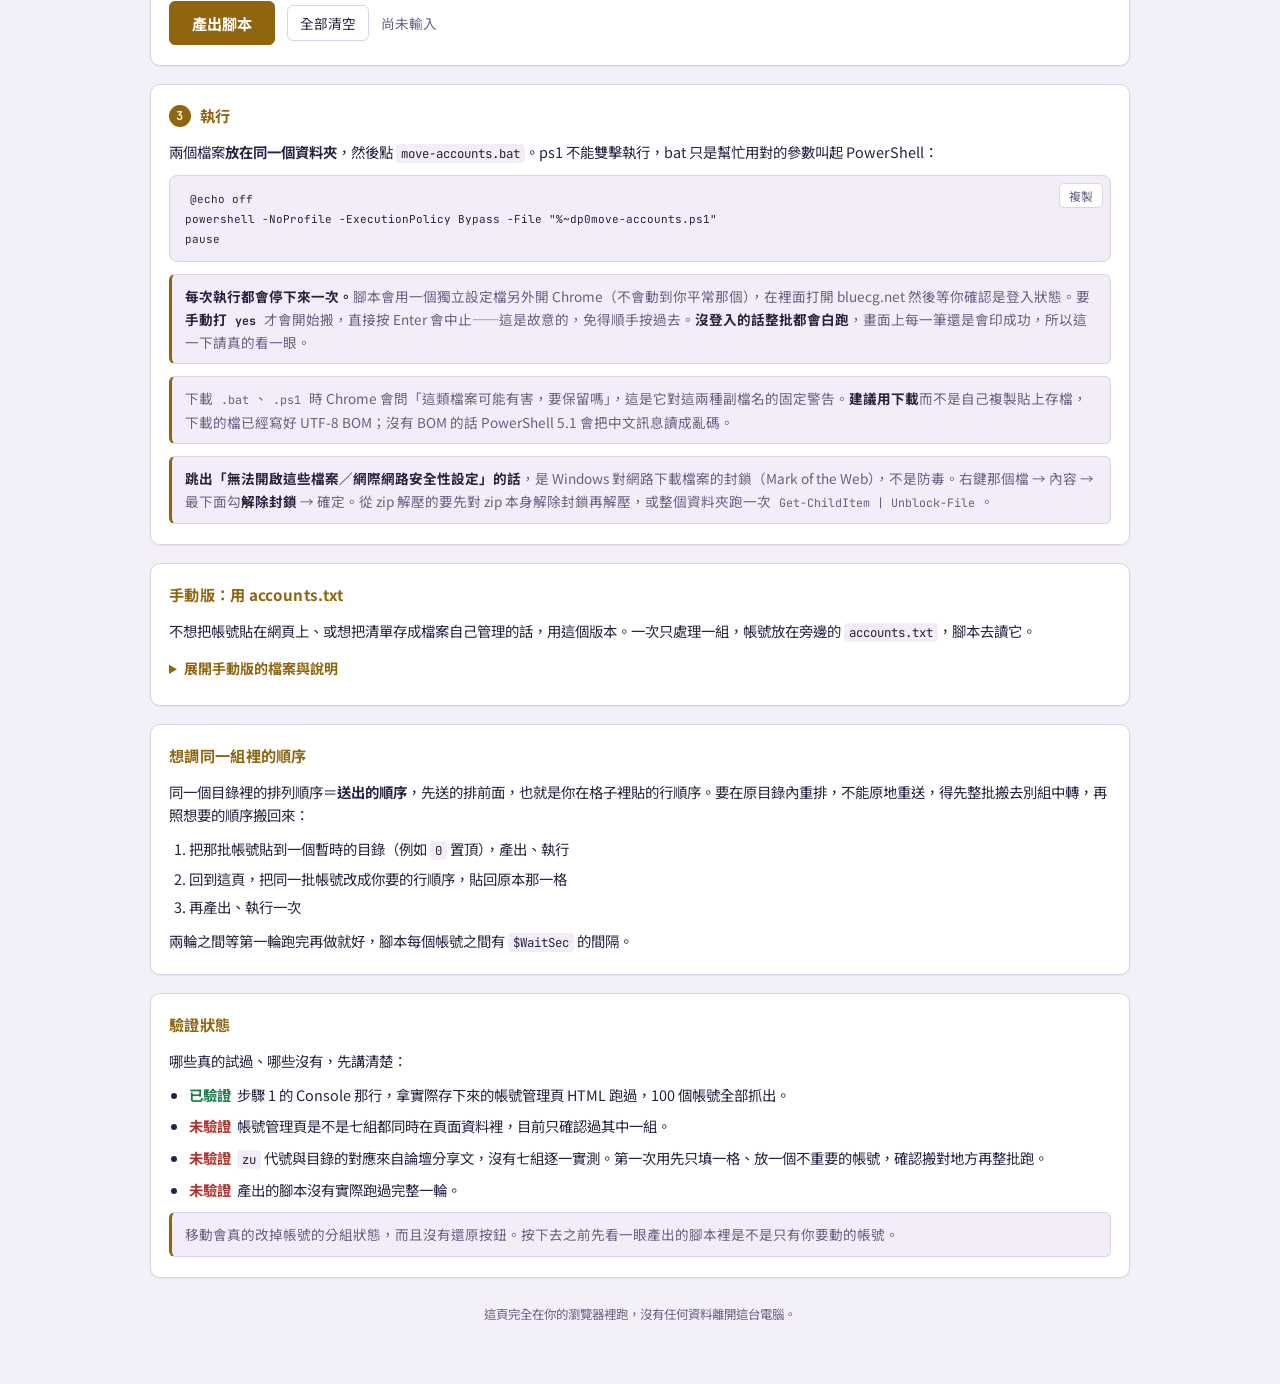
==== commit 0b58f5fc: "Make the account list console snippet report its result Co-Authored-By: Claude Opus 5.5 <noreply@ant" ====
--- a/account-move/index.html
+++ b/account-move/index.html
@@ -256,11 +256,11 @@
     <p>不用一個一個打字。在<b>已登入的帳號管理頁</b>按 <kbd>F12</kbd> 開開發者工具，切到 <b>Console</b> 分頁，貼上這行按 <kbd>Enter</kbd>，目前的分組與帳號就進剪貼簿了：</p>
     <div class="code-box wrap-code">
       <button type="button" class="copy-btn">複製</button>
-      <pre><code>copy([...document.querySelectorAll('ul[id^="category_"]')].map(ul=>{const zu=ul.id.slice(9);const a=[...ul.querySelectorAll('a.zhanghao-link')].map(x=>new URL(x.href).searchParams.get('ID'));const g=ul.querySelector('a[id$="帳號"]');return a.length?`# 分組 ${zu} ${g?g.id.split('_').pop():''}（${a.length}）\n`+a.join('\n'):''}).filter(Boolean).join('\n\n'))</code></pre>
+      <pre><code>(()=>{const t=[...document.querySelectorAll('ul[id^="category_"]')].map(ul=>{const zu=ul.id.slice(9);const a=[...ul.querySelectorAll('a.zhanghao-link')].map(x=>new URL(x.href).searchParams.get('ID'));const g=ul.querySelector('a[id$="帳號"]');return a.length?`# 分組 ${zu} ${g?g.id.split('_').pop():''}（${a.length}）\n`+a.join('\n'):''}).filter(Boolean).join('\n\n');if(!t)return'⚠ 沒抓到帳號：請在「已登入的帳號管理頁」執行';copy(t);const n=t.match(/^# /gm).length;return`✅ 已複製 ${n} 組、${t.split('\n').filter(l=>/^[^#]/.test(l)).length} 個帳號到剪貼簿，回工具頁步驟 2 貼上`+(n===1?'\n只有一組？切到其他分組再各跑一次':'')})()</code></pre>
     </div>
     <ul>
       <li>第一次貼會被 Chrome 擋住，畫面會要你先手動打 <code>allow pasting</code> 按 Enter，打完就能貼了。</li>
-      <li>執行後只回一行 <code>undefined</code> 是<b>正常的</b>，<code>copy()</code> 本來就不回傳值，清單已經在剪貼簿裡。</li>
+      <li>執行後 Console 會回一行結果：<code>✅ 已複製 N 組、N 個帳號</code> 就是成功；出現 <code>⚠</code> 代表沒抓到，剪貼簿不會被動到。</li>
       <li>只印出一組的話，就是網頁只把展開的那組放進畫面，切到其他分組再各跑一次。</li>
     </ul>
     <p>這步只是方便你知道自己有哪些帳號。已經有清單的話可以直接跳到步驟 2。</p>
